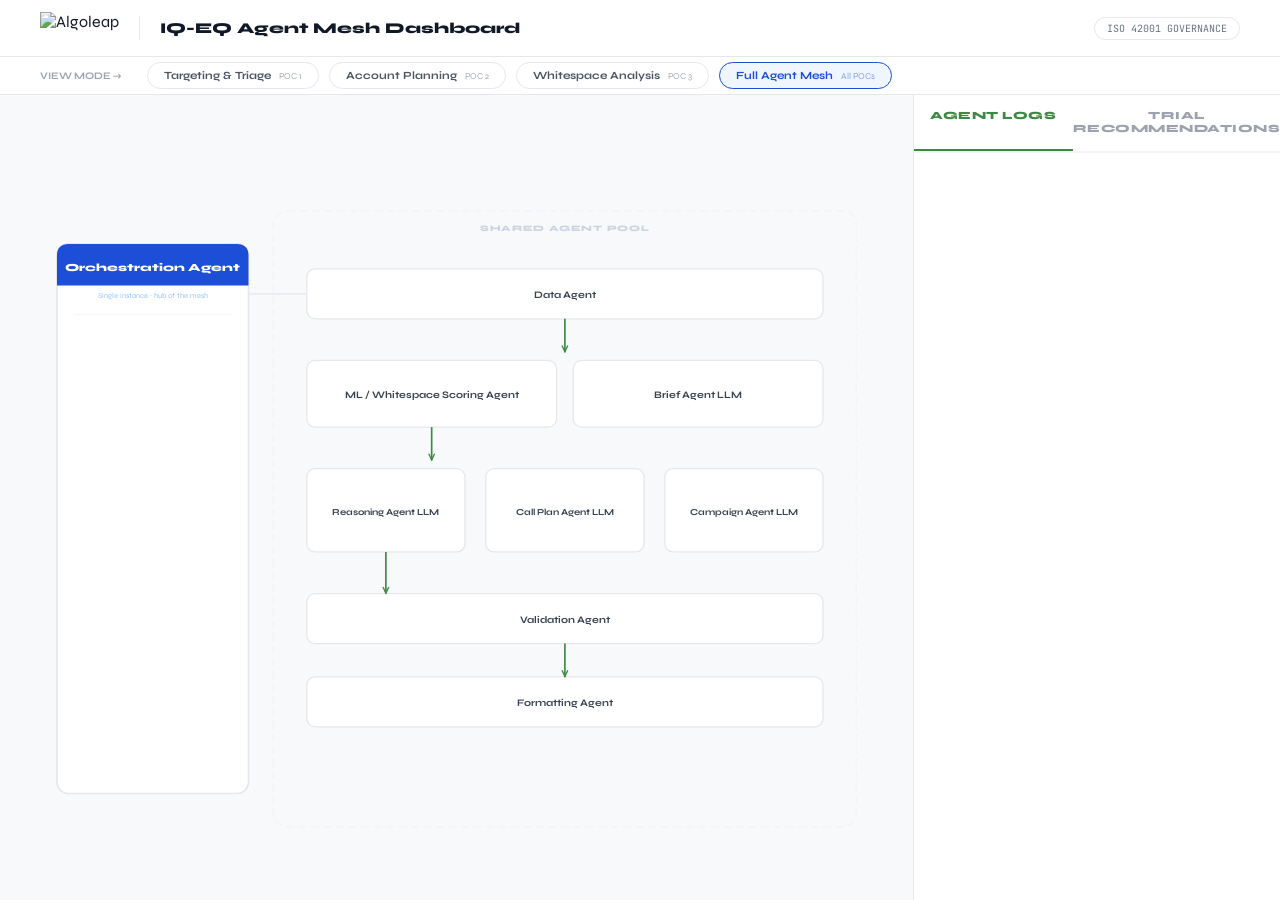
==== poc-iqeq-agentmesh/targetingtriage/app/static/index.html @ 21b8fcac "Committing POC FirstTime" ====
<!DOCTYPE html>
<html lang="en">
<head>
    <meta charset="UTF-8">
    <meta name="viewport" content="width=device-width, initial-scale=1.0">
    <title>Algoleap &middot; IQ-EQ Agent Mesh</title>
    <link href="https://fonts.googleapis.com/css2?family=JetBrains+Mono:wght@400;500;700&family=Syne:wght@600;700;800&family=Roboto:wght@300;400;700&display=swap" rel="stylesheet">
    <style>
        :root {
            --brand-primary: #3C8943;
            --brand-blue: #1D4ED8;
            --status-executing: #FACC15;
            --status-completed: #22C55E;
            --bg-light: #F9FAFB;
            --border-color: #E5E7EB;
            --acc-id-color: #111827;
        }

        @keyframes pulse-glow {
            0% { filter: drop-shadow(0 0 5px rgba(250, 204, 21, 0.4)); opacity: 1; }
            50% { filter: drop-shadow(0 0 15px rgba(250, 204, 21, 0.8)); opacity: 0.9; }
            100% { filter: drop-shadow(0 0 5px rgba(250, 204, 21, 0.4)); opacity: 1; }
        }

        * { box-sizing: border-box; margin: 0; padding: 0; }
        body { font-family: 'Syne', sans-serif; background: var(--bg-light); color: #111827; height: 100vh; display: flex; flex-direction: column; overflow: hidden; }

        /* --- Header --- */
        .hdr { background: #FFFFFF; padding: 12px 40px; display: flex; align-items: center; justify-content: space-between; border-bottom: 1px solid var(--border-color); z-index: 20; }
        .hdr-l { display: flex; align-items: center; gap: 20px; }
        .logo { height: 32px; width: auto; }
        .hdr-t { font-size: 15px; font-weight: 800; color: #111827; }
        .hdr-b { font-family: 'JetBrains Mono', monospace; font-size: 10px; padding: 4px 12px; border: 1px solid #E5E7EB; border-radius: 20px; color: #6B7280; }

        .view-bar { background: #fff; border-bottom: 1px solid var(--border-color); padding: 5px 40px; display: flex; align-items: center; gap: 15px; z-index: 10; font-size: 10px; color: #9CA3AF; font-weight: 700; text-transform: uppercase; }
        .btns { display: flex; gap: 10px; margin-left: 10px; }
        .btn { padding: 6px 16px; border-radius: 20px; border: 1.5px solid #E5E7EB; background: #FFF; cursor: pointer; font-family: 'Syne', sans-serif; font-weight: 700; font-size: 11px; color: #4B5563; transition: 0.2s; white-space: nowrap; }
        .btn span { font-size: 9px; opacity: 0.5; margin-left: 5px; font-weight: 400; }
        .btn.on { border-color: var(--brand-blue); color: var(--brand-blue); background: #EFF6FF; }
        .btn:hover:not(.on) { border-color: #D1D5DB; background: #F9FAFB; }

        /* --- Main Layout --- */
        main { display: flex; flex: 1; overflow: hidden; }
        .canvas-container { flex: 7; padding: 30px; display: flex; justify-content: center; align-items: center; overflow: auto; background: #F8F9FB; position: relative; }
        svg.mesh { 
            width: 100%; 
            max-width: 1000px; 
            height: auto; 
            max-height: 95%;
            overflow: visible; 
        }

        .data-pane { flex: 3; background: #FFF; border-left: 1px solid var(--border-color); display: flex; flex-direction: column; }
        .tabs { display: flex; background: #FFF; border-bottom: 2px solid #F3F4F6; }
        .tab { flex: 1; text-align: center; padding: 14px 0; font-size: 11px; font-weight: 800; cursor: pointer; color: #9CA3AF; border-bottom: 2px solid transparent; letter-spacing: 0.5px; }
        .tab.active { color: var(--brand-primary); border-bottom-color: var(--brand-primary); }
        .pane-content { display: none; flex: 1; overflow-y: auto; padding: 15px; }
        .pane-content.active { display: flex; flex-direction: column; }

        /* --- Response Cards (New Styled) --- */
        .response-card { 
            background: #FFF; border: 1.5px solid #F3F4F6; border-radius: 12px; padding: 16px; margin-bottom: 16px; 
            transition: 0.2s; position: relative; cursor: pointer;
        }
        .response-card:hover { transform: translateY(-2px); border-color: var(--brand-primary); box-shadow: 0 4px 12px rgba(0,0,0,0.04); }
        
        .card-hdr { display: flex; align-items: center; justify-content: space-between; margin-bottom: 12px; }
        .acc-id { font-weight: 800; font-size: 15px; color: var(--acc-id-color); letter-spacing: -0.2px; }
        .bucket-badge { background: #3C8943; color: #FFF; font-size: 10px; font-weight: 800; padding: 4px 12px; border-radius: 20px; }
        .bucket-B { background: #F59E0B; }
        .bucket-C { background: #6B7280; }

        .rationale-box { background: #F8F9FB; border-radius: 8px; padding: 12px; margin-bottom: 12px; }
        .rationale-text { font-family: 'Roboto', sans-serif; font-size: 12.5px; color: #4B5563; line-height: 1.5; font-weight: 400; }

        .score-row { display: flex; align-items: center; justify-content: space-between; font-size: 11px; font-weight: 800; }
        .score-lbl { color: var(--brand-primary); }
        .nba-link { color: var(--brand-blue); text-transform: uppercase; font-size: 10px; text-decoration: underline; cursor: pointer; }

        /* --- Agent Logs --- */
        .trace-card { margin-bottom: 15px; padding-bottom: 10px; border-bottom: 1px solid #F3F4F6; }
        .trace-hdr { display: flex; align-items: center; gap: 8px; margin-bottom: 4px; }
        .trace-status { width: 8px; height: 8px; border-radius: 50%; background: #D1D5DB; }
        .trace-status.active { background: var(--status-executing); }
        .trace-status.done { background: var(--status-completed); }
        .trace-agent { font-family: 'JetBrains Mono', monospace; font-size: 10px; font-weight: 700; color: #374151; background: #F3F4F6; padding: 2px 6px; border-radius: 4px; }
        .trace-desc { font-family: 'Roboto', sans-serif; font-size: 11.5px; color: #6B7280; line-height: 1.4; }

        /* --- Modal --- */
        #modal-overlay { 
            display: none; position: fixed; inset: 0; background: rgba(17, 24, 39, 0.4); 
            backdrop-filter: blur(4px); z-index: 1000; align-items: center; justify-content: center; 
        }
        .modal { 
            background: #FFF; width: 90%; max-width: 480px; border-radius: 16px; 
            box-shadow: 0 25px 50px -12px rgba(0,0,0,0.25); overflow: hidden; animation: slideUp 0.3s ease-out;
        }
        @keyframes slideUp { from { transform: translateY(20px); opacity: 0; } to { transform: translateY(0); opacity: 1; } }
        .modal-hdr { background: var(--brand-primary); padding: 20px; color: #FFF; position: relative; }
        .modal-body { padding: 24px; }
        .modal-nba-box { background: #F0FDF4; border: 1.5px solid #DCFCE7; padding: 18px; border-radius: 12px; margin-bottom: 20px; }
        .modal-label { font-size: 10px; font-weight: 800; color: #9CA3AF; text-transform: uppercase; letter-spacing: 0.5px; margin-bottom: 6px; }
        .modal-val { font-size: 14px; color: #111827; font-weight: 700; margin-bottom: 16px; }
        .close-btn { 
            display: block; width: 100%; padding: 14px; background: #F3F4F6; border: none; 
            border-radius: 10px; cursor: pointer; font-weight: 800; color: #4B5563; transition: 0.2s;
        }
        .close-btn:hover { background: #E5E7EB; }

        /* --- SVG Mesh Highlight --- */
        .ag { transition: 0.4s; filter: grayscale(1); opacity: 0.4; }
        .ag-on { filter: grayscale(0); opacity: 1; }
        .ag-active rect { fill: var(--status-executing) !important; stroke: #CA8A04 !important; animation: pulse-glow 1.5s infinite; filter: grayscale(0); opacity: 1; }
        .ag-completed rect { fill: var(--status-completed) !important; stroke: #166534 !important; filter: grayscale(0); opacity: 1; }
        .ag-active text, .ag-completed text { fill: #FFF !important; font-weight: 800; }
        .path-line { transition: 0.5s; stroke: #E5E7EB; stroke-width: 1.5; fill: none; }
        .path-on { stroke: var(--brand-primary); stroke-width: 2; }
    </style>
    </style>
</head>
<body>

<div id="modal-overlay">
    <div class="modal">
        <div class="modal-hdr"><h2 id="m-name" style="font-size:18px">Account Actions</h2><p id="m-id" style="font-size:11px;opacity:0.8"></p></div>
        <div class="modal-body">
            <div class="modal-nba-box">
                <div class="modal-label">Next Best Action</div>
                <div id="m-nba-type" class="modal-val" style="color:var(--brand-primary)"></div>
                <div id="m-nba-desc" style="font-size:13px;color:#374151"></div>
            </div>
            <div class="modal-label">Contact Person</div>
            <div id="m-contact" class="modal-val"></div>
            <div class="modal-label">ML Score</div>
            <div id="m-score" class="modal-val"></div>
            <button class="close-btn" onclick="closeModal()">Close Details</button>
        </div>
    </div>
</div>

<div class="hdr">
  <div class="hdr-l"><img src="/assets/Algoleap_logo.png" alt="Algoleap" class="logo"><div style="width:1px;height:24px;background:#E5E7EB"></div><div class="hdr-t">IQ-EQ Agent Mesh Dashboard</div></div>
  <div class="hdr-b">ISO 42001 GOVERNANCE</div>
</div>

<div class="view-bar">
  View Mode &rarr; 
  <div class="btns">
    <button class="btn on" data-p="1" onclick="pick(1)">Targeting &amp; Triage <span>POC 1</span></button>
    <button class="btn" data-p="2" onclick="pick(2)">Account Planning <span>POC 2</span></button>
    <button class="btn" data-p="3" onclick="pick(3)">Whitespace Analysis <span>POC 3</span></button>
    <button class="btn" data-p="0" onclick="pick(0)">Full Agent Mesh <span>All POCs</span></button>
  </div>
</div>

<main>
    <div class="canvas-container">
        <svg class="mesh" viewBox="0 0 1000 850" preserveAspectRatio="xMidYMid meet" xmlns="http://www.w3.org/2000/svg">
            <defs>
                <marker id="arr" viewBox="0 0 10 10" refX="9" refY="5" markerWidth="5" markerHeight="5" orient="auto-start-reverse"><path d="M1 1.5L8.5 5L1 8.5" fill="none" stroke="#E5E7EB" stroke-width="1.6"/></marker>
                <marker id="arr-on" viewBox="0 0 10 10" refX="9" refY="5" markerWidth="5" markerHeight="5" orient="auto-start-reverse"><path d="M1 1.5L8.5 5L1 8.5" fill="none" stroke="#3C8943" stroke-width="1.6"/></marker>
            </defs>

            <!-- Shared Agent Pool Background -->
            <rect x="280" y="80" width="700" height="740" rx="16" fill="none" stroke="#F1F5F9" stroke-width="2" stroke-dasharray="10 5"/>
            <text x="630" y="105" font-size="10" font-weight="800" fill="#CBD5E1" text-anchor="middle" style="letter-spacing:1px">SHARED AGENT POOL</text>

            <!-- Orchestrator (Permanent Left) -->
            <g id="ag-orch" class="ag ag-on" style="transform:translate(20px, 120px)">
                <rect width="230" height="660" rx="14" fill="#FFF" stroke="#E5E7EB" stroke-width="2"/>
                <path d="M0,14 Q0,0 14,0 L216,0 Q230,0 230,14 L230,50 L0,50 Z" fill="#1D4ED8"/>
                <text font-weight="800" font-size="13" fill="white" x="115" y="32" text-anchor="middle">Orchestration Agent</text>
                <text font-size="9" fill="#93C5FD" x="115" y="65" text-anchor="middle">Single instance &middot; hub of the mesh</text>
                <line x1="20" y1="85" x2="210" y2="85" stroke="#F1F5F9" stroke-width="1"/>
            </g>

            <!-- Path Indicators (Connections) -->
            <path id="path-1" class="path-line" d="M250 180 H300 V180 H330"/>
            
            <!-- STEP 1: Data -->
            <g id="ag-data" class="ag ag-on" style="transform:translate(320px, 150px)">
                <rect width="620" height="60" rx="10" fill="#FFF" stroke="#E5E7EB" stroke-width="1.5"/>
                <text font-weight="700" font-size="12" fill="#374151" x="310" y="35" text-anchor="middle">Data Agent</text>
            </g>

            <!-- STEP 2: ML & Brief -->
            <g id="ag-ml" class="ag ag-on" style="transform:translate(320px, 260px)">
                <rect width="300" height="80" rx="10" fill="#FFF" stroke="#E5E7EB" stroke-width="1.5"/>
                <text font-weight="700" font-size="12" fill="#374151" x="150" y="45" text-anchor="middle">ML / Whitespace Scoring Agent</text>
            </g>
            <g id="ag-brief" class="ag" style="transform:translate(640px, 260px)">
                <rect width="300" height="80" rx="10" fill="#FFF" stroke="#E5E7EB" stroke-width="1.5"/>
                <text font-weight="700" font-size="12" fill="#374151" x="150" y="45" text-anchor="middle">Brief Agent LLM</text>
            </g>

            <!-- STEP 3: Reasoning, Call Plan, Campaign -->
            <g id="ag-reason" class="ag ag-on" style="transform:translate(320px, 390px)">
                <rect width="190" height="100" rx="10" fill="#FFF" stroke="#E5E7EB" stroke-width="1.5"/>
                <text font-weight="700" font-size="11" fill="#374151" x="95" y="55" text-anchor="middle">Reasoning Agent LLM</text>
            </g>
            <g id="ag-call" class="ag" style="transform:translate(535px, 390px)">
                <rect width="190" height="100" rx="10" fill="#FFF" stroke="#E5E7EB" stroke-width="1.5"/>
                <text font-weight="700" font-size="11" fill="#374151" x="95" y="55" text-anchor="middle">Call Plan Agent LLM</text>
            </g>
            <g id="ag-camp" class="ag" style="transform:translate(750px, 390px)">
                <rect width="190" height="100" rx="10" fill="#FFF" stroke="#E5E7EB" stroke-width="1.5"/>
                <text font-weight="700" font-size="11" fill="#374151" x="95" y="55" text-anchor="middle">Campaign Agent LLM</text>
            </g>

            <!-- STEP 4: Validation -->
            <g id="ag-valid" class="ag ag-on" style="transform:translate(320px, 540px)">
                <rect width="620" height="60" rx="10" fill="#FFF" stroke="#E5E7EB" stroke-width="1.5"/>
                <text font-weight="700" font-size="12" fill="#374151" x="310" y="35" text-anchor="middle">Validation Agent</text>
            </g>

            <!-- STEP 5: Formatting -->
            <g id="ag-fmt" class="ag ag-on" style="transform:translate(320px, 640px)">
                <rect width="620" height="60" rx="10" fill="#FFF" stroke="#E5E7EB" stroke-width="1.5"/>
                <text font-weight="700" font-size="12" fill="#374151" x="310" y="35" text-anchor="middle">Formatting Agent</text>
            </g>

            <!-- Connection lines (P1 focus) -->
            <line x1="630" y1="210" x2="630" y2="250" class="path-line path-on" marker-end="url(#arr-on)"/>
            <line x1="470" y1="340" x2="470" y2="380" class="path-line path-on" marker-end="url(#arr-on)"/>
            <line x1="415" y1="490" x2="415" y2="540" class="path-line path-on" marker-end="url(#arr-on)"/>
            <line x1="630" y1="600" x2="630" y2="640" class="path-line path-on" marker-end="url(#arr-on)"/>
        </svg>
    </div>
    <div class="data-pane">
        <div class="tabs"><div class="tab active" data-target="logs">AGENT LOGS</div><div class="tab" data-target="resp">TRIAL RECOMMENDATIONS</div></div>
        <div id="logs" class="pane-content active"></div>
        <div id="resp" class="pane-content"></div>
    </div>
</main>

<script>
    const logs=document.getElementById('logs'), resp=document.getElementById('resp'), tabs=document.querySelectorAll('.tab'), panes=document.querySelectorAll('.pane-content');
    const modal=document.getElementById('modal-overlay');
    const ALL_AGENTS=['ag-orch','ag-data','ag-ml','ag-brief','ag-reason','ag-call','ag-camp','ag-valid','ag-fmt'];
    const POC_MAP = {
        1: ['ag-orch','ag-data','ag-ml','ag-reason','ag-valid','ag-fmt'],
        2: ['ag-orch','ag-data','ag-brief','ag-call','ag-valid','ag-fmt'],
        3: ['ag-orch','ag-data','ag-ml','ag-camp','ag-valid','ag-fmt'],
        0: ALL_AGENTS
    };
    let pipelineData = [];

    function pick(p){
        document.querySelectorAll('.btn').forEach(b=>b.classList.remove('on'));
        const btn=document.querySelector(`.btn[data-p="${p}"]`); if(btn)btn.classList.add('on');
        
        // Update Mesh Visibility
        const activeSet = POC_MAP[p];
        ALL_AGENTS.forEach(id=>{
            const el=document.getElementById(id);
            if(activeSet.includes(id)) el.classList.add('ag-on');
            else el.classList.remove('ag-on');
        });

        if(p===1) start();
    }

    tabs.forEach(t=>{ t.onclick=()=>{ tabs.forEach(x=>x.classList.remove('active')); panes.forEach(x=>x.classList.remove('active')); t.classList.add('active'); document.getElementById(t.dataset.target).classList.add('active'); }});

    function updStatus(id,s){ const n=document.getElementById(id); if(!n)return; if(s==='START'){n.classList.remove('ag-completed');n.classList.add('ag-active');} else{n.classList.remove('ag-active');n.classList.add('ag-completed');}}

    async function start(){
        logs.innerHTML=''; resp.innerHTML='<div style="text-align:center;padding:4rem;font-size:11px;color:#9CA3AF">Orchestrating Pipeline...</div>';
        ALL_AGENTS.forEach(id=>document.getElementById(id).classList.remove('ag-active','ag-completed'));
        const es=new EventSource('/events'); 
        es.onmessage=(e)=>{ 
            const l=JSON.parse(e.data); 
            const c=document.createElement('div'); 
            c.className='trace-card'; 
            const statusClass = l.status === 'START' ? 'active' : (l.status === 'END' ? 'done' : '');
            c.innerHTML=`
                <div class="trace-hdr">
                    <div class="trace-status ${statusClass}"></div>
                    <div class="trace-agent">${l.agent_name.toUpperCase()}</div>
                    <div style="font-size:9px;color:#9CA3AF;margin-left:auto">${new Date().toLocaleTimeString([], {hour: '2-digit', minute:'2-digit', second:'2-digit'})}</div>
                </div>
                <div class="trace-desc">${l.message}</div>
            `;
            logs.appendChild(c); 
            logs.scrollTop=logs.scrollHeight; 
            updStatus(l.agent_name,l.status); 
        };
        try {
            const r=await fetch('/score_accounts',{method:'POST'}); const d=await r.json(); es.close();
            pipelineData = d.accounts; renderResults(); tabs[1].click();
        } catch(e){ es.close(); }
    }

    function renderResults(){
        resp.innerHTML='';
        pipelineData.forEach(a=>{
            const card=document.createElement('div'); card.className='response-card';
            const scorePct = (a.ml_score * 100).toFixed(1);
            const bucketClass = `bucket-${a.priority_bucket}`;
            card.innerHTML=`
                <div class="card-hdr">
                    <div class="acc-id">${a.account_name}</div>
                    <div class="bucket-badge ${bucketClass}">Bucket ${a.priority_bucket}</div>
                </div>
                <div class="rationale-box">
                    <div class="rationale-text">${a.rationale_text}</div>
                </div>
                <div class="score-row">
                    <div class="score-lbl">Score: ${scorePct}%</div>
                    <div class="nba-link">View Actions &rarr;</div>
                </div>
            `;
            card.onclick=()=>showModal(a); 
            resp.appendChild(card);
        });
    }

    function showModal(a){
        const nba = a.nba_actions[0];
        document.getElementById('m-name').innerText=a.account_name;
        document.getElementById('m-id').innerText=`${a.account_id} | ${a.priority_bucket} Priority`;
        document.getElementById('m-nba-type').innerText=nba.action_type.toUpperCase().replace('_',' ');
        document.getElementById('m-nba-desc').innerText=nba.description;
        document.getElementById('m-contact').innerText=a.contact_person;
        document.getElementById('m-score').innerText=`${(a.ml_score*100).toFixed(1)}% Propensity`;
        modal.style.display='flex';
    }
    function closeModal(){ modal.style.display='none'; }
    window.onclick=(e)=>{if(e.target===modal)closeModal();}
    
    // Initial State: Full Mesh View (Visual Only)
    pick(0);
</script>
</body>
</html>
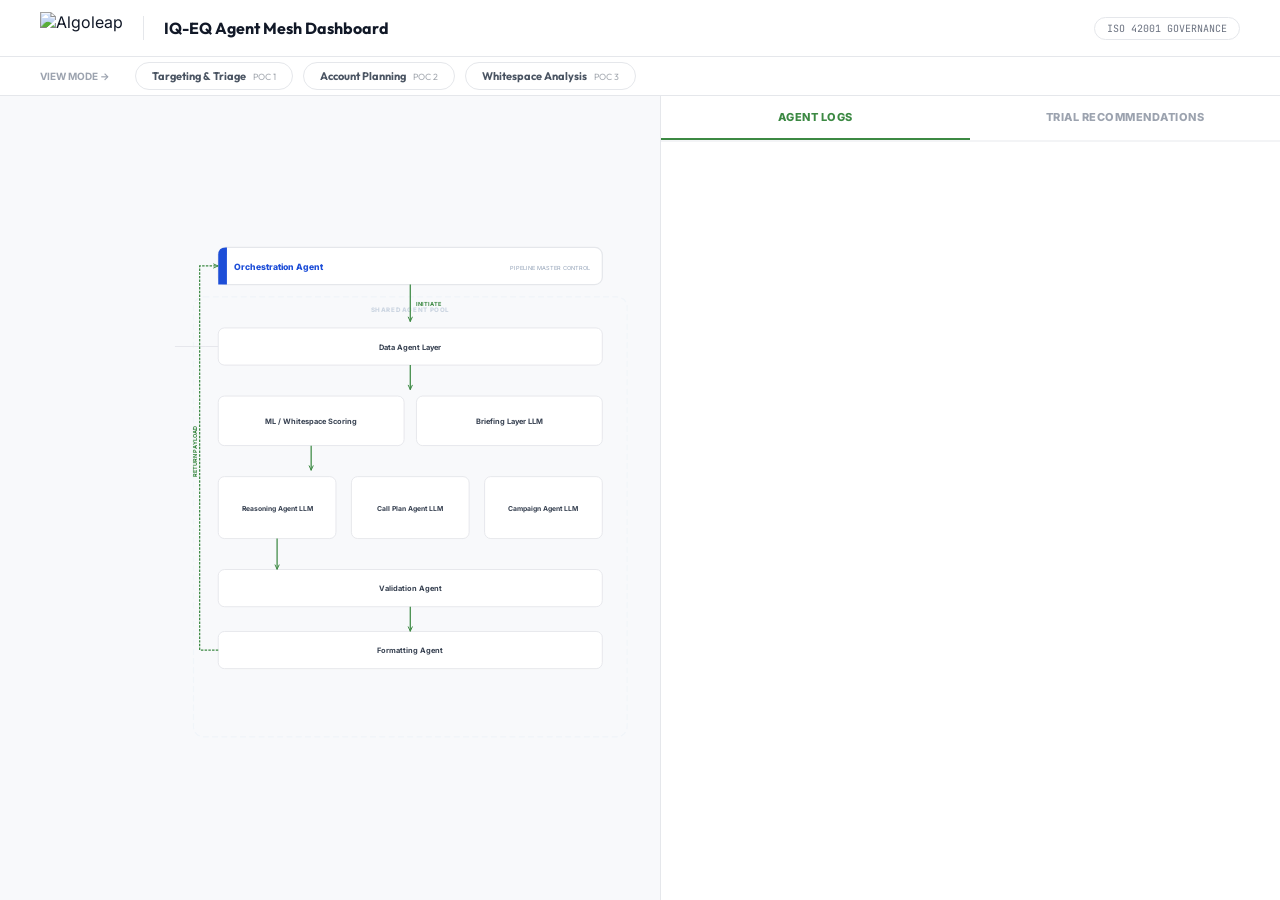
==== commit 63475ef8: "Updated" ====
--- a/poc-iqeq-agentmesh/targetingtriage/app/static/index.html
+++ b/poc-iqeq-agentmesh/targetingtriage/app/static/index.html
@@ -4,7 +4,7 @@
     <meta charset="UTF-8">
     <meta name="viewport" content="width=device-width, initial-scale=1.0">
     <title>Algoleap &middot; IQ-EQ Agent Mesh</title>
-    <link href="https://fonts.googleapis.com/css2?family=JetBrains+Mono:wght@400;500;700&family=Syne:wght@600;700;800&family=Roboto:wght@300;400;700&display=swap" rel="stylesheet">
+    <link href="https://fonts.googleapis.com/css2?family=JetBrains+Mono:wght@400;500;700&family=Outfit:wght@600;700;800&family=Inter:wght@300;400;500;700&display=swap" rel="stylesheet">
     <style>
         :root {
             --brand-primary: #3C8943;
@@ -23,25 +23,25 @@
         }
 
         * { box-sizing: border-box; margin: 0; padding: 0; }
-        body { font-family: 'Syne', sans-serif; background: var(--bg-light); color: #111827; height: 100vh; display: flex; flex-direction: column; overflow: hidden; }
+        body { font-family: 'Inter', sans-serif; background: var(--bg-light); color: #111827; height: 100vh; display: flex; flex-direction: column; overflow: hidden; -webkit-font-smoothing: antialiased; }
 
         /* --- Header --- */
         .hdr { background: #FFFFFF; padding: 12px 40px; display: flex; align-items: center; justify-content: space-between; border-bottom: 1px solid var(--border-color); z-index: 20; }
         .hdr-l { display: flex; align-items: center; gap: 20px; }
         .logo { height: 32px; width: auto; }
-        .hdr-t { font-size: 15px; font-weight: 800; color: #111827; }
+        .hdr-t { font-family: 'Outfit', sans-serif; font-size: 16px; font-weight: 700; color: #111827; }
         .hdr-b { font-family: 'JetBrains Mono', monospace; font-size: 10px; padding: 4px 12px; border: 1px solid #E5E7EB; border-radius: 20px; color: #6B7280; }
 
         .view-bar { background: #fff; border-bottom: 1px solid var(--border-color); padding: 5px 40px; display: flex; align-items: center; gap: 15px; z-index: 10; font-size: 10px; color: #9CA3AF; font-weight: 700; text-transform: uppercase; }
         .btns { display: flex; gap: 10px; margin-left: 10px; }
-        .btn { padding: 6px 16px; border-radius: 20px; border: 1.5px solid #E5E7EB; background: #FFF; cursor: pointer; font-family: 'Syne', sans-serif; font-weight: 700; font-size: 11px; color: #4B5563; transition: 0.2s; white-space: nowrap; }
+        .btn { padding: 6px 16px; border-radius: 20px; border: 1.5px solid #E5E7EB; background: #FFF; cursor: pointer; font-family: 'Outfit', sans-serif; font-weight: 700; font-size: 11px; color: #4B5563; transition: 0.2s; white-space: nowrap; }
         .btn span { font-size: 9px; opacity: 0.5; margin-left: 5px; font-weight: 400; }
         .btn.on { border-color: var(--brand-blue); color: var(--brand-blue); background: #EFF6FF; }
         .btn:hover:not(.on) { border-color: #D1D5DB; background: #F9FAFB; }
 
         /* --- Main Layout --- */
         main { display: flex; flex: 1; overflow: hidden; }
-        .canvas-container { flex: 7; padding: 30px; display: flex; justify-content: center; align-items: center; overflow: auto; background: #F8F9FB; position: relative; }
+        .canvas-container { flex: 1; min-width: 0; padding: 20px; display: flex; justify-content: center; align-items: center; overflow: auto; background: #F8F9FB; position: relative; }
         svg.mesh { 
             width: 100%; 
             max-width: 1000px; 
@@ -50,11 +50,11 @@
             overflow: visible; 
         }
 
-        .data-pane { flex: 3; background: #FFF; border-left: 1px solid var(--border-color); display: flex; flex-direction: column; }
+        .data-pane { flex: 1; min-width: 0; background: #FFF; border-left: 1px solid var(--border-color); display: flex; flex-direction: column; }
         .tabs { display: flex; background: #FFF; border-bottom: 2px solid #F3F4F6; }
         .tab { flex: 1; text-align: center; padding: 14px 0; font-size: 11px; font-weight: 800; cursor: pointer; color: #9CA3AF; border-bottom: 2px solid transparent; letter-spacing: 0.5px; }
         .tab.active { color: var(--brand-primary); border-bottom-color: var(--brand-primary); }
-        .pane-content { display: none; flex: 1; overflow-y: auto; padding: 15px; }
+        .pane-content { display: none; height: calc(100vh - 120px); overflow-y: scroll; padding: 20px; scrollbar-width: thin; scrollbar-color: #E5E7EB transparent; }
         .pane-content.active { display: flex; flex-direction: column; }
 
         /* --- Response Cards (New Styled) --- */
@@ -65,13 +65,13 @@
         .response-card:hover { transform: translateY(-2px); border-color: var(--brand-primary); box-shadow: 0 4px 12px rgba(0,0,0,0.04); }
         
         .card-hdr { display: flex; align-items: center; justify-content: space-between; margin-bottom: 12px; }
-        .acc-id { font-weight: 800; font-size: 15px; color: var(--acc-id-color); letter-spacing: -0.2px; }
+        .acc-id { font-family: 'Outfit', sans-serif; font-weight: 700; font-size: 16px; color: var(--acc-id-color); letter-spacing: -0.3px; }
         .bucket-badge { background: #3C8943; color: #FFF; font-size: 10px; font-weight: 800; padding: 4px 12px; border-radius: 20px; }
         .bucket-B { background: #F59E0B; }
         .bucket-C { background: #6B7280; }
 
         .rationale-box { background: #F8F9FB; border-radius: 8px; padding: 12px; margin-bottom: 12px; }
-        .rationale-text { font-family: 'Roboto', sans-serif; font-size: 12.5px; color: #4B5563; line-height: 1.5; font-weight: 400; }
+        .rationale-text { font-family: 'Inter', sans-serif; font-size: 12.5px; color: #4B5563; line-height: 1.6; font-weight: 400; }
 
         .score-row { display: flex; align-items: center; justify-content: space-between; font-size: 11px; font-weight: 800; }
         .score-lbl { color: var(--brand-primary); }
@@ -83,8 +83,8 @@
         .trace-status { width: 8px; height: 8px; border-radius: 50%; background: #D1D5DB; }
         .trace-status.active { background: var(--status-executing); }
         .trace-status.done { background: var(--status-completed); }
-        .trace-agent { font-family: 'JetBrains Mono', monospace; font-size: 10px; font-weight: 700; color: #374151; background: #F3F4F6; padding: 2px 6px; border-radius: 4px; }
-        .trace-desc { font-family: 'Roboto', sans-serif; font-size: 11.5px; color: #6B7280; line-height: 1.4; }
+        .trace-agent { font-family: 'JetBrains Mono', monospace; font-size: 11px; font-weight: 700; color: #374151; background: #F3F4F6; padding: 3px 8px; border-radius: 4px; }
+        .trace-desc { font-family: 'Inter', sans-serif; font-size: 13.5px; color: #4B5563; line-height: 1.5; font-weight: 400; }
 
         /* --- Modal --- */
         #modal-overlay { 
@@ -106,6 +106,41 @@
             border-radius: 10px; cursor: pointer; font-weight: 800; color: #4B5563; transition: 0.2s;
         }
         .close-btn:hover { background: #E5E7EB; }
+
+        .nba-panel {
+            max-height: 0;
+            overflow: hidden;
+            transition: max-height 0.4s cubic-bezier(0.4, 0, 0.2, 1);
+            background: #F0FDF4;
+            border-radius: 8px;
+            border: 0px solid #DCFCE7;
+            margin: 0;
+        }
+        .nba-panel.open {
+            max-height: 500px;
+            padding: 16px;
+            border-width: 1.5px;
+            margin-top: 12px;
+            margin-bottom: 4px;
+        }
+        .nba-hdr-row {
+            font-size: 10px;
+            font-weight: 800;
+            color: var(--brand-primary);
+            text-transform: uppercase;
+            letter-spacing: 0.5px;
+            margin-bottom: 8px;
+            display: flex;
+            align-items: center;
+            justify-content: space-between;
+        }
+        .nba-desc { font-size: 13px; color: #374151; margin-bottom: 12px; font-weight: 500; font-family: 'Roboto', sans-serif; }
+        .nba-reasoning { font-size: 11.5px; color: #6B7280; font-style: italic; line-height: 1.4; }
+        .nba-contact { font-size: 11px; color: #9CA3AF; margin-top: 10px; font-weight: 700; }
+        
+        /* Rotate arrow on Link */
+        .nba-link span { transition: 0.3s; display: inline-block; }
+        .response-card.active .nba-link span { transform: rotate(90deg); }
 
         /* --- SVG Mesh Highlight --- */
         .ag { transition: 0.4s; filter: grayscale(1); opacity: 0.4; }
@@ -120,23 +155,6 @@
 </head>
 <body>
 
-<div id="modal-overlay">
-    <div class="modal">
-        <div class="modal-hdr"><h2 id="m-name" style="font-size:18px">Account Actions</h2><p id="m-id" style="font-size:11px;opacity:0.8"></p></div>
-        <div class="modal-body">
-            <div class="modal-nba-box">
-                <div class="modal-label">Next Best Action</div>
-                <div id="m-nba-type" class="modal-val" style="color:var(--brand-primary)"></div>
-                <div id="m-nba-desc" style="font-size:13px;color:#374151"></div>
-            </div>
-            <div class="modal-label">Contact Person</div>
-            <div id="m-contact" class="modal-val"></div>
-            <div class="modal-label">ML Score</div>
-            <div id="m-score" class="modal-val"></div>
-            <button class="close-btn" onclick="closeModal()">Close Details</button>
-        </div>
-    </div>
-</div>
 
 <div class="hdr">
   <div class="hdr-l"><img src="/assets/Algoleap_logo.png" alt="Algoleap" class="logo"><div style="width:1px;height:24px;background:#E5E7EB"></div><div class="hdr-t">IQ-EQ Agent Mesh Dashboard</div></div>
@@ -149,7 +167,6 @@
     <button class="btn on" data-p="1" onclick="pick(1)">Targeting &amp; Triage <span>POC 1</span></button>
     <button class="btn" data-p="2" onclick="pick(2)">Account Planning <span>POC 2</span></button>
     <button class="btn" data-p="3" onclick="pick(3)">Whitespace Analysis <span>POC 3</span></button>
-    <button class="btn" data-p="0" onclick="pick(0)">Full Agent Mesh <span>All POCs</span></button>
   </div>
 </div>
 
@@ -162,17 +179,20 @@
             </defs>
 
             <!-- Shared Agent Pool Background -->
-            <rect x="280" y="80" width="700" height="740" rx="16" fill="none" stroke="#F1F5F9" stroke-width="2" stroke-dasharray="10 5"/>
-            <text x="630" y="105" font-size="10" font-weight="800" fill="#CBD5E1" text-anchor="middle" style="letter-spacing:1px">SHARED AGENT POOL</text>
-
-            <!-- Orchestrator (Permanent Left) -->
-            <g id="ag-orch" class="ag ag-on" style="transform:translate(20px, 120px)">
-                <rect width="230" height="660" rx="14" fill="#FFF" stroke="#E5E7EB" stroke-width="2"/>
-                <path d="M0,14 Q0,0 14,0 L216,0 Q230,0 230,14 L230,50 L0,50 Z" fill="#1D4ED8"/>
-                <text font-weight="800" font-size="13" fill="white" x="115" y="32" text-anchor="middle">Orchestration Agent</text>
-                <text font-size="9" fill="#93C5FD" x="115" y="65" text-anchor="middle">Single instance &middot; hub of the mesh</text>
-                <line x1="20" y1="85" x2="210" y2="85" stroke="#F1F5F9" stroke-width="1"/>
-            </g>
+            <rect x="280" y="100" width="700" height="710" rx="16" fill="none" stroke="#F1F5F9" stroke-width="2" stroke-dasharray="10 5"/>
+            <text x="630" y="125" font-size="10" font-weight="800" fill="#CBD5E1" text-anchor="middle" style="letter-spacing:1px">SHARED AGENT POOL</text>
+
+            <!-- Orchestrator (Top Horizontal) -->
+            <g id="ag-orch" class="ag ag-on" style="transform:translate(320px, 20px)">
+                <rect width="620" height="60" rx="12" fill="#FFF" stroke="#E5E7EB" stroke-width="2"/>
+                <path d="M0,12 Q0,0 12,0 L14,0 L14,60 L0,60 Z" fill="#1D4ED8"/>
+                <text font-weight="800" font-size="14" fill="#1D4ED8" x="25" y="36" text-anchor="start">Orchestration Agent</text>
+                <text font-size="9" fill="#94A3B8" x="600" y="36" text-anchor="end">PIPELINE MASTER CONTROL</text>
+            </g>
+
+            <!-- Initiative Arrow: Orch -> Data -->
+            <line x1="630" y1="80" x2="630" y2="140" class="path-line path-on" marker-end="url(#arr-on)"/>
+            <text x="640" y="115" font-size="9" font-weight="700" fill="#3C8943">INITIATE</text>
 
             <!-- Path Indicators (Connections) -->
             <path id="path-1" class="path-line" d="M250 180 H300 V180 H330"/>
@@ -180,17 +200,17 @@
             <!-- STEP 1: Data -->
             <g id="ag-data" class="ag ag-on" style="transform:translate(320px, 150px)">
                 <rect width="620" height="60" rx="10" fill="#FFF" stroke="#E5E7EB" stroke-width="1.5"/>
-                <text font-weight="700" font-size="12" fill="#374151" x="310" y="35" text-anchor="middle">Data Agent</text>
+                <text font-weight="700" font-size="12" fill="#374151" x="310" y="35" text-anchor="middle">Data Agent Layer</text>
             </g>
 
             <!-- STEP 2: ML & Brief -->
             <g id="ag-ml" class="ag ag-on" style="transform:translate(320px, 260px)">
                 <rect width="300" height="80" rx="10" fill="#FFF" stroke="#E5E7EB" stroke-width="1.5"/>
-                <text font-weight="700" font-size="12" fill="#374151" x="150" y="45" text-anchor="middle">ML / Whitespace Scoring Agent</text>
+                <text font-weight="700" font-size="12" fill="#374151" x="150" y="45" text-anchor="middle">ML / Whitespace Scoring</text>
             </g>
             <g id="ag-brief" class="ag" style="transform:translate(640px, 260px)">
                 <rect width="300" height="80" rx="10" fill="#FFF" stroke="#E5E7EB" stroke-width="1.5"/>
-                <text font-weight="700" font-size="12" fill="#374151" x="150" y="45" text-anchor="middle">Brief Agent LLM</text>
+                <text font-weight="700" font-size="12" fill="#374151" x="150" y="45" text-anchor="middle">Briefing Layer LLM</text>
             </g>
 
             <!-- STEP 3: Reasoning, Call Plan, Campaign -->
@@ -218,6 +238,10 @@
                 <rect width="620" height="60" rx="10" fill="#FFF" stroke="#E5E7EB" stroke-width="1.5"/>
                 <text font-weight="700" font-size="12" fill="#374151" x="310" y="35" text-anchor="middle">Formatting Agent</text>
             </g>
+
+            <!-- Return Arrow: Fmt -> Orch -->
+            <path id="path-return" class="path-line path-on" d="M320 670 H290 V50 H320" marker-end="url(#arr-on)" style="stroke-dasharray: 4 2"/>
+            <text x="285" y="350" font-size="9" font-weight="700" fill="#3C8943" transform="rotate(-90, 285, 350)" text-anchor="middle">RETURN PAYLOAD</text>
 
             <!-- Connection lines (P1 focus) -->
             <line x1="630" y1="210" x2="630" y2="250" class="path-line path-on" marker-end="url(#arr-on)"/>
@@ -235,7 +259,6 @@
 
 <script>
     const logs=document.getElementById('logs'), resp=document.getElementById('resp'), tabs=document.querySelectorAll('.tab'), panes=document.querySelectorAll('.pane-content');
-    const modal=document.getElementById('modal-overlay');
     const ALL_AGENTS=['ag-orch','ag-data','ag-ml','ag-brief','ag-reason','ag-call','ag-camp','ag-valid','ag-fmt'];
     const POC_MAP = {
         1: ['ag-orch','ag-data','ag-ml','ag-reason','ag-valid','ag-fmt'],
@@ -262,41 +285,99 @@
 
     tabs.forEach(t=>{ t.onclick=()=>{ tabs.forEach(x=>x.classList.remove('active')); panes.forEach(x=>x.classList.remove('active')); t.classList.add('active'); document.getElementById(t.dataset.target).classList.add('active'); }});
 
-    function updStatus(id,s){ const n=document.getElementById(id); if(!n)return; if(s==='START'){n.classList.remove('ag-completed');n.classList.add('ag-active');} else{n.classList.remove('ag-active');n.classList.add('ag-completed');}}
-
-    async function start(){
-        logs.innerHTML=''; resp.innerHTML='<div style="text-align:center;padding:4rem;font-size:11px;color:#9CA3AF">Orchestrating Pipeline...</div>';
-        ALL_AGENTS.forEach(id=>document.getElementById(id).classList.remove('ag-active','ag-completed'));
-        const es=new EventSource('/events'); 
-        es.onmessage=(e)=>{ 
-            const l=JSON.parse(e.data); 
+    function updStatus(id,s){ 
+        const n=document.getElementById(id); 
+        if(!n)return; 
+        if(s==='START') {
+            n.classList.remove('ag-completed');
+            n.classList.add('ag-active');
+        } else if(s==='END') {
+            n.classList.remove('ag-active');
+            n.classList.add('ag-completed');
+        }
+    }
+
+    const typeWriter = (el, text, speed=15) => {
+        return new Promise(resolve => {
+            let i = 0;
+            el.innerHTML = "";
+            function type() {
+                if (i < text.length) {
+                    el.innerHTML += text.charAt(i);
+                    i++;
+                    setTimeout(type, speed);
+                } else {
+                    resolve();
+                }
+            }
+            type();
+        });
+    };
+
+    let msgQueue = [];
+    let isProcessing = false;
+    let isPipelineDone = false;
+
+    const processQueue = async () => {
+        if (isProcessing || msgQueue.length === 0) return;
+        isProcessing = true;
+        while (msgQueue.length > 0) {
+            const l = msgQueue.shift();
             const c=document.createElement('div'); 
             c.className='trace-card'; 
             const statusClass = l.status === 'START' ? 'active' : (l.status === 'END' ? 'done' : '');
+            const msgText = l.message || l.trace_id || "";
             c.innerHTML=`
                 <div class="trace-hdr">
                     <div class="trace-status ${statusClass}"></div>
                     <div class="trace-agent">${l.agent_name.toUpperCase()}</div>
                     <div style="font-size:9px;color:#9CA3AF;margin-left:auto">${new Date().toLocaleTimeString([], {hour: '2-digit', minute:'2-digit', second:'2-digit'})}</div>
                 </div>
-                <div class="trace-desc">${l.message}</div>
+                <div class="trace-desc"></div>
             `;
             logs.appendChild(c); 
             logs.scrollTop=logs.scrollHeight; 
-            updStatus(l.agent_name,l.status); 
+            
+            // Turn YELLOW immediately on START
+            if(l.status === 'START') updStatus(l.agent_name, l.status);
+            
+            await typeWriter(c.querySelector('.trace-desc'), msgText);
+            
+            // Turn GREEN only AFTER typing finishes on END
+            if(l.status === 'END') updStatus(l.agent_name, l.status);
+        }
+        isProcessing = false;
+        if(isPipelineDone) {
+            setTimeout(() => { tabs[1].click(); isPipelineDone = false; }, 1000);
+        }
+    };
+
+    async function start(){
+        isPipelineDone = false;
+        logs.innerHTML=''; resp.innerHTML='<div style="text-align:center;padding:4rem;font-size:11px;color:#9CA3AF">Orchestrating Pipeline...</div>';
+        ALL_AGENTS.forEach(id=>document.getElementById(id).classList.remove('ag-active','ag-completed'));
+        const es=new EventSource('/events'); 
+        es.onmessage=(e)=>{ 
+            msgQueue.push(JSON.parse(e.data));
+            processQueue();
         };
         try {
             const r=await fetch('/score_accounts',{method:'POST'}); const d=await r.json(); es.close();
-            pipelineData = d.accounts; renderResults(); tabs[1].click();
+            pipelineData = d.accounts; renderResults(); 
+            isPipelineDone = true;
+            processQueue(); // Trigger final transition if queue is empty
         } catch(e){ es.close(); }
     }
 
     function renderResults(){
         resp.innerHTML='';
+        // Sort by ml_score descending
+        pipelineData.sort((a, b) => b.ml_score - a.ml_score);
         pipelineData.forEach(a=>{
             const card=document.createElement('div'); card.className='response-card';
             const scorePct = (a.ml_score * 100).toFixed(1);
             const bucketClass = `bucket-${a.priority_bucket}`;
+            const nba = a.nba_actions[0];
             card.innerHTML=`
                 <div class="card-hdr">
                     <div class="acc-id">${a.account_name}</div>
@@ -307,26 +388,38 @@
                 </div>
                 <div class="score-row">
                     <div class="score-lbl">Score: ${scorePct}%</div>
-                    <div class="nba-link">View Actions &rarr;</div>
+                    <div class="nba-link" onclick="toggleNba(event, this)">Next Best Action <span>&rarr;</span></div>
+                </div>
+                <div class="nba-panel">
+                    <div class="nba-hdr-row">
+                        <span>Action: ${nba.action_type.replace('_',' ')}</span>
+                        <span>Due: ${nba.due_in_days}d</span>
+                    </div>
+                    <div class="nba-desc">${nba.description}</div>
+                    <div style="font-size:9px;color:#9CA3AF;text-transform:uppercase;margin-bottom:4px">Why this action?</div>
+                    <div class="nba-reasoning">"${nba.reasoning}"</div>
+                    <div class="nba-contact">Contact: ${a.contact_person}</div>
                 </div>
             `;
-            card.onclick=()=>showModal(a); 
             resp.appendChild(card);
         });
     }
 
-    function showModal(a){
-        const nba = a.nba_actions[0];
-        document.getElementById('m-name').innerText=a.account_name;
-        document.getElementById('m-id').innerText=`${a.account_id} | ${a.priority_bucket} Priority`;
-        document.getElementById('m-nba-type').innerText=nba.action_type.toUpperCase().replace('_',' ');
-        document.getElementById('m-nba-desc').innerText=nba.description;
-        document.getElementById('m-contact').innerText=a.contact_person;
-        document.getElementById('m-score').innerText=`${(a.ml_score*100).toFixed(1)}% Propensity`;
-        modal.style.display='flex';
+    function toggleNba(e, btn){
+        e.stopPropagation();
+        const card = btn.closest('.response-card');
+        const panel = card.querySelector('.nba-panel');
+        const isOpen = panel.classList.contains('open');
+        
+        // Close others for accordion effect (optional, keeping it for focus)
+        document.querySelectorAll('.nba-panel').forEach(p => p.classList.remove('open'));
+        document.querySelectorAll('.response-card').forEach(c => c.classList.remove('active'));
+
+        if(!isOpen) {
+            panel.classList.add('open');
+            card.classList.add('active');
+        }
     }
-    function closeModal(){ modal.style.display='none'; }
-    window.onclick=(e)=>{if(e.target===modal)closeModal();}
     
     // Initial State: Full Mesh View (Visual Only)
     pick(0);
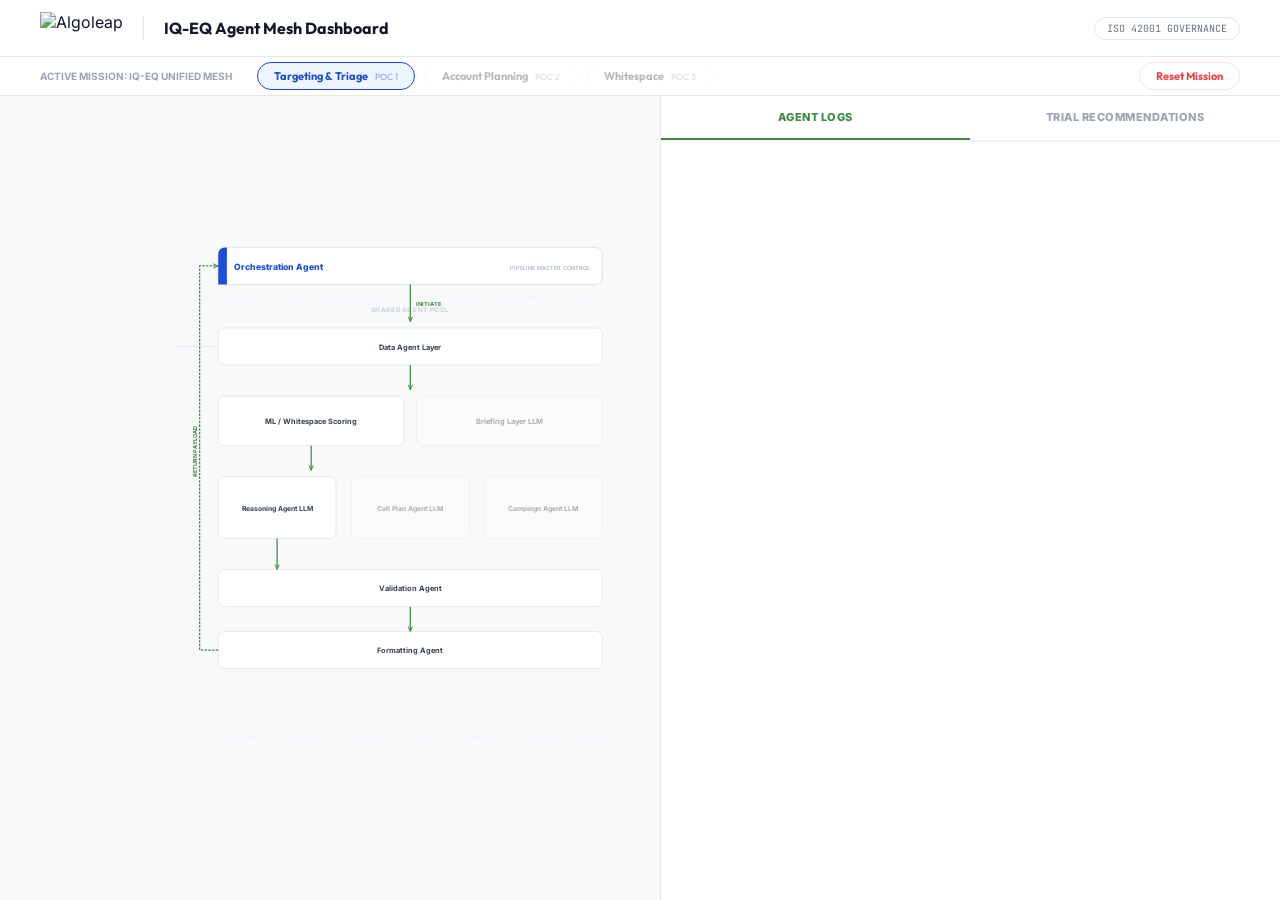
==== commit 9e910de4: "Account Planning update" ====
--- a/poc-iqeq-agentmesh/targetingtriage/app/static/index.html
+++ b/poc-iqeq-agentmesh/targetingtriage/app/static/index.html
@@ -37,7 +37,12 @@
         .btn { padding: 6px 16px; border-radius: 20px; border: 1.5px solid #E5E7EB; background: #FFF; cursor: pointer; font-family: 'Outfit', sans-serif; font-weight: 700; font-size: 11px; color: #4B5563; transition: 0.2s; white-space: nowrap; }
         .btn span { font-size: 9px; opacity: 0.5; margin-left: 5px; font-weight: 400; }
         .btn.on { border-color: var(--brand-blue); color: var(--brand-blue); background: #EFF6FF; }
-        .btn:hover:not(.on) { border-color: #D1D5DB; background: #F9FAFB; }
+        .btn:hover:not(.on):not(.locked) { border-color: #D1D5DB; background: #F9FAFB; }
+        .btn.locked { opacity: 0.4; cursor: not-allowed; filter: grayscale(1); border-style: dashed; }
+        .btn.locked:hover { background: transparent; }
+        
+        .btn-reset { margin-left: auto; color: #EF4444; border-color: #FEE2E2; }
+        .btn-reset:hover { background: #FEF2F2; border-color: #F87171; }
 
         /* --- Main Layout --- */
         main { display: flex; flex: 1; overflow: hidden; }
@@ -142,14 +147,74 @@
         .nba-link span { transition: 0.3s; display: inline-block; }
         .response-card.active .nba-link span { transform: rotate(90deg); }
 
-        /* --- SVG Mesh Highlight --- */
+        /* --- Governance Workbench --- */
+        #workbench-tray {
+            position: fixed; right: 0; top: 0; bottom: 0; width: 450px;
+            background: #FFF; box-shadow: -10px 0 30px rgba(0,0,0,0.1);
+            z-index: 1000; display: none; flex-direction: column;
+            animation: slideInRight 0.4s cubic-bezier(0.4, 0, 0.2, 1);
+        }
+        @keyframes slideInRight { from { transform: translateX(100%); } to { transform: translateX(0); } }
+        
+        .workbench-hdr { background: #111827; padding: 24px; color: #FFF; }
+        .workbench-body { padding: 24px; overflow-y: auto; flex: 1; }
+        
+        .conflict-card { 
+            background: #FEF2F2; border: 1.5px solid #FEE2E2; border-radius: 12px; padding: 20px; margin-bottom: 24px;
+        }
+        .conflict-type-pill { 
+            font-size: 9px; font-weight: 800; padding: 4px 10px; border-radius: 12px; 
+            background: #EF4444; color: #FFF; text-transform: uppercase; margin-bottom: 12px; display: inline-block;
+        }
+        .data-grid { display: grid; grid-template-columns: 1fr 1fr; gap: 16px; margin-top: 16px; }
+        .data-item { font-size: 11px; }
+        .data-val { font-size: 14px; font-weight: 700; color: #111827; margin-top: 2px; }
+        
+        .btn-gov { 
+            position: absolute; top: 12px; right: 12px; padding: 4px 10px; 
+            background: #FFF; border: 1.5px solid #FEE2E2; color: #EF4444; 
+            font-size: 9px; font-weight: 800; border-radius: 4px; z-index: 5;
+            cursor: pointer; transition: 0.2s;
+        }
+        .btn-gov:hover { background: #EF4444; color: #FFF; border-color: #EF4444; }
+
+        /* --- Animations --- */
         .ag { transition: 0.4s; filter: grayscale(1); opacity: 0.4; }
         .ag-on { filter: grayscale(0); opacity: 1; }
         .ag-active rect { fill: var(--status-executing) !important; stroke: #CA8A04 !important; animation: pulse-glow 1.5s infinite; filter: grayscale(0); opacity: 1; }
         .ag-completed rect { fill: var(--status-completed) !important; stroke: #166534 !important; filter: grayscale(0); opacity: 1; }
         .ag-active text, .ag-completed text { fill: #FFF !important; font-weight: 800; }
+        
         .path-line { transition: 0.5s; stroke: #E5E7EB; stroke-width: 1.5; fill: none; }
         .path-on { stroke: var(--brand-primary); stroke-width: 2; }
+
+        /* --- Visual Lineage Styles --- */
+        .lineage-bar { 
+            display: flex; align-items: center; gap: 10px; 
+            padding: 6px 12px; background: #F8F9FA; border-radius: 8px; 
+            margin-bottom: 12px; border: 1px dashed #E5E7EB;
+        }
+        .lineage-lbl { font-size: 9px; font-weight: 800; color: #9CA3AF; text-transform: uppercase; letter-spacing: 0.5px; }
+        .origin-badge { font-size: 9px; font-weight: 800; padding: 2px 8px; border-radius: 4px; color: #FFF; }
+        .intent-pill { font-family: 'JetBrains Mono', monospace; font-size: 9.5px; color: #6B7280; font-weight: 700; }
+        
+        /* --- SVG Mesh Highlight & Pulses --- */
+        .pulse { 
+            stroke: #FBBF24; stroke-width: 3; stroke-dasharray: 10, 100;
+            stroke-dashoffset: 110; animation: dash-pulse 2s linear infinite;
+            filter: drop-shadow(0 0 4px #FBBF24); opacity: 0;
+        }
+        .pulse-on { opacity: 1; }
+        @keyframes dash-pulse { to { stroke-dashoffset: -110; } }
+
+        /* --- Trust Seal --- */
+        .verified-seal {
+            display: flex; align-items: center; gap: 4px;
+            font-size: 8.5px; font-weight: 800; color: #166534;
+            background: #F0FDF4; border: 1px solid #BBF7D0;
+            padding: 2px 6px; border-radius: 4px; cursor: help;
+        }
+        .verified-seal svg { width: 10px; height: 10px; fill: #166534; }
     </style>
     </style>
 </head>
@@ -161,14 +226,15 @@
   <div class="hdr-b">ISO 42001 GOVERNANCE</div>
 </div>
 
-<div class="view-bar">
-  View Mode &rarr; 
-  <div class="btns">
-    <button class="btn on" data-p="1" onclick="pick(1)">Targeting &amp; Triage <span>POC 1</span></button>
-    <button class="btn" data-p="2" onclick="pick(2)">Account Planning <span>POC 2</span></button>
-    <button class="btn" data-p="3" onclick="pick(3)">Whitespace Analysis <span>POC 3</span></button>
-  </div>
-</div>
+    <div class="view-bar">
+        <span>Active Mission: <strong>IQ-EQ Unified Mesh</strong></span>
+        <div class="btns">
+            <button class="btn on" data-p="1" onclick="pick(1)">Targeting & Triage <span>POC 1</span></button>
+            <button class="btn locked" data-p="2" id="btn-poc2" onclick="pick(2)">Account Planning <span>POC 2</span></button>
+            <button class="btn locked" data-p="3" id="btn-poc3" onclick="pick(3)">Whitespace <span>POC 3</span></button>
+        </div>
+        <button class="btn btn-reset" onclick="resetMission()">Reset Mission</button>
+    </div>
 
 <main>
     <div class="canvas-container">
@@ -257,6 +323,17 @@
     </div>
 </main>
 
+<div id="workbench-tray">
+    <div class="workbench-hdr">
+        <div style="font-size:10px;font-weight:800;opacity:0.6;margin-bottom:4px">GOVERNANCE WORKBENCH</div>
+        <div style="font-family:'Outfit';font-size:18px;font-weight:700">Audit & Conflict Review</div>
+    </div>
+    <div id="workbench-content" class="workbench-body"></div>
+    <div style="padding:24px;border-top:1px solid #F3F4F6">
+        <button class="close-btn" onclick="closeWorkbench()">DISMISS & CLOSE</button>
+    </div>
+</div>
+
 <script>
     const logs=document.getElementById('logs'), resp=document.getElementById('resp'), tabs=document.querySelectorAll('.tab'), panes=document.querySelectorAll('.pane-content');
     const ALL_AGENTS=['ag-orch','ag-data','ag-ml','ag-brief','ag-reason','ag-call','ag-camp','ag-valid','ag-fmt'];
@@ -267,11 +344,27 @@
         0: ALL_AGENTS
     };
     let pipelineData = [];
+    let currentPoc = 1; 
+    let hasRun = { 1: false, 2: false, 3: false };
 
     function pick(p){
+        // Sequence Guard: POC 2 and 3 are locked until POC 1 is done
+        if (p !== 1 && !hasRun[1]) {
+            console.log("Mission Sequence Error: Targeting & Triage (POC 1) must complete before downstream actions are enabled.");
+            return;
+        }
+
+        currentPoc = p;
         document.querySelectorAll('.btn').forEach(b=>b.classList.remove('on'));
         const btn=document.querySelector(`.btn[data-p="${p}"]`); if(btn)btn.classList.add('on');
         
+        // Update Tab Label
+        const resultsTab = document.querySelector('.tab[data-target="resp"]');
+        if(p === 1) resultsTab.innerText = "Triage Recommendations";
+        else if(p === 2) resultsTab.innerText = "Account Briefs & Plans";
+        else if(p === 3) resultsTab.innerText = "Whitespace Matrix";
+        else resultsTab.innerText = "Unified View";
+
         // Update Mesh Visibility
         const activeSet = POC_MAP[p];
         ALL_AGENTS.forEach(id=>{
@@ -280,7 +373,30 @@
             else el.classList.remove('ag-on');
         });
 
-        if(p===1) start();
+        // Toggle logic: Only run start() if the module hasn't run yet
+        if (p !== 0 && !hasRun[p]) {
+            start();
+        } else if (hasRun[p]) {
+            // Just switch view, results are already in pipelineData
+            renderResults();
+        }
+    }
+
+    function resetMission() {
+        if(!confirm("Are you sure you want to reset the current mission? All cached results will be cleared.")) return;
+        hasRun = { 1: false, 2: false, 3: false };
+        pipelineData = [];
+        resp.innerHTML = '<div class="empty-state">Mission Cleared. Select "Targeting & Triage" to begin.</div>';
+        logs.innerHTML = '';
+        
+        // Re-lock buttons
+        document.getElementById('btn-poc2').classList.add('locked');
+        document.getElementById('btn-poc3').classList.add('locked');
+        
+        // Reset mesh
+        ALL_AGENTS.forEach(id=>document.getElementById(id).classList.remove('ag-completed', 'ag-active'));
+        
+        pick(1);
     }
 
     tabs.forEach(t=>{ t.onclick=()=>{ tabs.forEach(x=>x.classList.remove('active')); panes.forEach(x=>x.classList.remove('active')); t.classList.add('active'); document.getElementById(t.dataset.target).classList.add('active'); }});
@@ -353,32 +469,77 @@
     };
 
     async function start(){
+        if(currentPoc === 0) return;
         isPipelineDone = false;
         logs.innerHTML=''; resp.innerHTML='<div style="text-align:center;padding:4rem;font-size:11px;color:#9CA3AF">Orchestrating Pipeline...</div>';
         ALL_AGENTS.forEach(id=>document.getElementById(id).classList.remove('ag-active','ag-completed'));
+        
+        msgQueue.push({
+            agent_name: 'ag-orch',
+            status: 'START',
+            message: 'PIPELINE REFRESHING... Initializing secure context for POC ' + currentPoc,
+            trace_id: 'init-' + Date.now()
+        });
+        processQueue();
+        
         const es=new EventSource('/events'); 
         es.onmessage=(e)=>{ 
             msgQueue.push(JSON.parse(e.data));
             processQueue();
         };
+
+        const endpoint = (currentPoc === 1) ? '/score_accounts' : (currentPoc === 2 ? '/plan_accounts' : '/analyze_whitespace');
+
         try {
-            const r=await fetch('/score_accounts',{method:'POST'}); const d=await r.json(); es.close();
-            pipelineData = d.accounts; renderResults(); 
+            const r=await fetch(endpoint,{method:'POST'}); 
+            if(!r.ok) {
+                let errTag = "Server rejected request";
+                if (r.status === 429) errTag = "RATE LIMIT EXCEEDED (Daily Quota reached on Free Tier)";
+                else if (r.status === 402) errTag = "INSUFFICIENT CREDITS (Top-up required on OpenRouter)";
+                else if (r.status === 401) errTag = "AUTHENTICATION FAILED (Invalid API Key)";
+                throw new Error(errTag);
+            }
+            const data=await r.json();
+            pipelineData = data.accounts || data;
+            
+            hasRun[currentPoc] = true;
+            if (currentPoc === 1) {
+                document.getElementById('btn-poc2').classList.remove('locked');
+                document.getElementById('btn-poc3').classList.remove('locked');
+            }
+            
+            renderResults();
             isPipelineDone = true;
-            processQueue(); // Trigger final transition if queue is empty
-        } catch(e){ es.close(); }
+            processQueue(); 
+        } catch(e){ 
+            es.close(); 
+            msgQueue.push({
+                agent_name: 'ag-orch',
+                status: 'FAILED',
+                message: `CRITICAL ERROR: ${e.message}`,
+                trace_id: 'err-' + Date.now()
+            });
+            processQueue();
+        }
     }
 
     function renderResults(){
         resp.innerHTML='';
-        // Sort by ml_score descending
+        if(currentPoc === 1) renderTriage();
+        else if(currentPoc === 2) renderPlanning();
+        else if(currentPoc === 3) renderWhitespace();
+    }
+
+    function renderTriage() {
         pipelineData.sort((a, b) => b.ml_score - a.ml_score);
         pipelineData.forEach(a=>{
             const card=document.createElement('div'); card.className='response-card';
             const scorePct = (a.ml_score * 100).toFixed(1);
             const bucketClass = `bucket-${a.priority_bucket}`;
             const nba = a.nba_actions[0];
+            
             card.innerHTML=`
+                ${a.conflict_flag ? `<button class="btn-gov" onclick="openWorkbench('${a.account_id}')">GOVERNANCE REVIEW</button>` : ''}
                 <div class="card-hdr">
                     <div class="acc-id">${a.account_name}</div>
                     <div class="bucket-badge ${bucketClass}">Bucket ${a.priority_bucket}</div>
@@ -405,6 +566,44 @@
         });
     }
 
+    function renderPlanning() {
+        pipelineData.forEach(a => {
+            const card = document.createElement('div'); card.className = 'response-card';
+            const bucketClass = `bucket-${a.priority_bucket || 'C'}`;
+            const targetScore = (a.ml_score ? (a.ml_score * 100).toFixed(0) : '0') + '%';
+            
+            card.innerHTML = `
+                ${a.conflict_flag ? `<button class="btn-gov" onclick="openWorkbench('${a.account_id}')">GOVERNANCE REVIEW</button>` : ''}
+                <div class="lineage-bar" title="Targeting Rationale: ${a.rationale_text || 'None'}">
+                    <div class="lineage-lbl">Origin:</div>
+                    <div class="origin-badge ${bucketClass}">${a.priority_bucket || 'C'}</div>
+                    <div class="intent-pill">Targeting Intent: ${targetScore}</div>
+                </div>
+                <div class="card-hdr">
+                    <div class="acc-id">${a.account_name}</div>
+                    <div class="bucket-badge" style="background:#1D4ED8">API Score: ${(a.api_score * 100).toFixed(0)}</div>
+                </div>
+                <div class="rationale-box">
+                    <div style="font-size:10px;font-weight:800;color:#9CA3AF;margin-bottom:8px">ACCOUNT BRIEF SUMMARY</div>
+                    <div class="rationale-text">${a.brief_text || 'Brief processing...'}</div>
+                </div>
+                <div class="score-row">
+                    <div class="score-lbl">WS Potential: €${(a.total_ws_potential_eur || 0).toLocaleString()}</div>
+                    <div class="nba-link" style="color:var(--brand-primary)" onclick="toggleNba(event, this)">View Full Plan <span>&rarr;</span></div>
+                </div>
+                <div class="nba-panel">
+                    <div style="font-size:10px;font-weight:800;color:var(--brand-primary);margin-bottom:8px">CALL PLAN ACTIONS</div>
+                    <div class="nba-reasoning" style="font-style:normal;color:#111827;white-space:pre-wrap;">${a.call_plan_text}</div>
+                </div>
+            `;
+            resp.appendChild(card);
+        });
+    }
+
+    function renderWhitespace() {
+        resp.innerHTML = '<div style="text-align:center;padding:4rem;font-size:11px;color:#9CA3AF">Whitespace Heatmap Data Ready for Review. Exporting CSV...</div>';
+    }
+
     function toggleNba(e, btn){
         e.stopPropagation();
         const card = btn.closest('.response-card');
@@ -419,6 +618,57 @@
             panel.classList.add('open');
             card.classList.add('active');
         }
+    }
+
+    function openWorkbench(id) {
+        const a = pipelineData.find(x => x.account_id === id);
+        const tray = document.getElementById('workbench-tray');
+        const content = document.getElementById('workbench-content');
+        
+        content.innerHTML = `
+            <div class="conflict-card">
+                <div class="conflict-type-pill">${a.total_ws_potential_eur > 1000000 ? 'Hidden Gem' : 'Triage Gap'}</div>
+                <div class="acc-id">${a.account_name}</div>
+                <div style="font-size:12px;color:#4B5563;margin-top:8px">The system has identified a significant intelligence mismatch requiring human validation.</div>
+                
+                <div class="data-grid">
+                    <div class="data-item">
+                        <div class="modal-label">XGBoost Score</div>
+                        <div class="data-val">${(a.ml_score * 100).toFixed(1)}%</div>
+                    </div>
+                    <div class="data-item">
+                        <div class="modal-label">Current Bucket</div>
+                        <div class="data-val" style="color:#F59E0B">Bucket ${a.priority_bucket}</div>
+                    </div>
+                    <div class="data-item">
+                        <div class="modal-label">Whitespace Pot.</div>
+                        <div class="data-val" style="color:#10B981">€${(a.total_ws_potential_eur || 0).toLocaleString()}</div>
+                    </div>
+                    <div class="data-item">
+                        <div class="modal-label">API Health</div>
+                        <div class="data-val">${(a.api_score ? (a.api_score * 100).toFixed(0) : '0')}%</div>
+                    </div>
+                </div>
+            </div>
+            
+            <div class="rationale-box">
+                <div class="modal-label">Automated Rationale</div>
+                <div class="rationale-text" style="font-size:12px">"${a.rationale_text}"</div>
+            </div>
+
+            <div style="margin-top:30px">
+                <div class="modal-label">Actions</div>
+                <div style="display:flex;gap:10px;margin-top:10px">
+                    <button class="btn" style="flex:1;background:#3C8943;color:#FFF;border:none">OVERRIDE TO BUCKET A</button>
+                    <button class="btn" style="flex:1" onclick="closeWorkbench()">DISMISS</button>
+                </div>
+            </div>
+        `;
+        tray.style.display = 'flex';
+    }
+
+    function closeWorkbench() {
+        document.getElementById('workbench-tray').style.display = 'none';
     }
     
     // Initial State: Full Mesh View (Visual Only)
